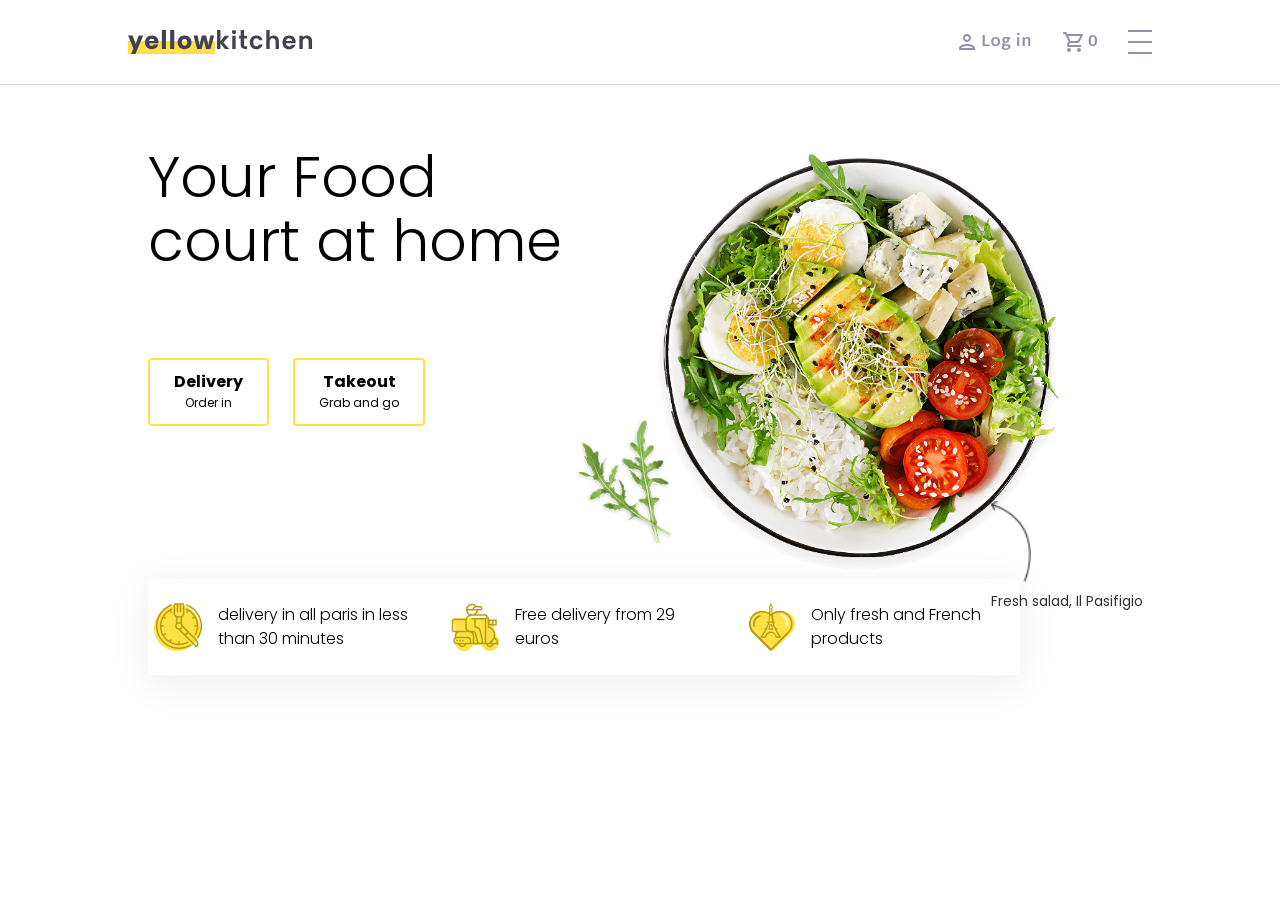
==== index.html @ 3a6ac560 "kod yangilash" ====
<!DOCTYPE html>
<html lang="en">
<head>
    <meta charset="UTF-8">
    <meta name="viewport" content="width=device-width, initial-scale=1.0">
    <title>Document</title>
    <link rel="stylesheet" href="./css/style.css">
    <link rel="preconnect" href="https://fonts.googleapis.com">
    <link rel="preconnect" href="https://fonts.gstatic.com" crossorigin>
    <link href="https://fonts.googleapis.com/css2?family=Poppins:ital,wght@0,100;0,200;0,300;0,400;0,500;0,600;0,700;0,800;0,900;1,100;1,200;1,300;1,400;1,500;1,600;1,700;1,800;1,900&display=swap" rel="stylesheet">
</head>
<body>
    <header class="header">
     <nav>
        <div class="container">
            <img src="./images/Logo.svg" alt="logo" class="nav_logo">
            <div class="nav_box">
                <img src="./images/log-in.svg" alt="logn" class="nav_logn">
                <img src="./images/cart.svg" alt="cart" class="nav_cart">
                <img src="./images/burger.svg" alt="menu" class="nav_burger" id="nav_burger">
            </div>
        </container>
     </nav>
    </header>
  <main>
     <div class="hero">
        <div class="container">
        <div class="hero-info">
            <div class="hero-card">
           <div class="hero-left">
            <h1 class="hero-title">Your Food court at home</h1>
            <div class="hero-btns">
                <button class="hero-btn">Delivery <br> <span class="hero-span">Order in</span> </button>
                <button class="hero-btn">Takeout  <br> <span class="hero-span">Grab and go</span> </button>
                
            </div>
           </div>
           <div class="hero-right">
           <img class="hero-taom" src="./images/hero_taom.png" alt="rasm  ">
            <span class="hero-spans">
                <img class="hero-flower" src="./images/hero_flower.png" alt="rasm">
                <span class="right-span"><img class="hero-arrow" src="./images/hero_arrow.png" alt="rasm"> <br> Fresh salad, Il Pasifigio</span>
            </span>
           </div>
          </div>
          <ul class="hero-list">
            <li class="hero-item">
                <img src="./images/hero_list1.png" alt="rasm">
                <p class="hero-text">delivery in all paris in less than 30 minutes</p>
            </li>
            <li class="hero-item">
                <img src="./images/hero_list2.png" alt="rasm">
                <p class="hero-text">Free delivery from 29 euros</p>
            </li>
            <li class="hero-item">
                <img src="./images/hero_list3.png" alt="rasm">
                <p class="hero-text">Only fresh and French products</p>
            </li>
            
          </ul>
     </div>
    </div>
    </div>
  </main>
    


    <script src="./main.js"></script>
</body>
</html>
---- css/style.css ----
*{
    padding: 0;
    margin: 0;
    box-sizing: border-box;
    text-decoration: none;
    list-style: none;
     font-family: "Poppins", sans-serif;
}

.container{
    width: 80%;
    max-width: 1200px;
    margin: 0 auto;
    padding: 0 20px;
}

nav{
    width: 100%;
     border-bottom: 1px solid #D4D7E5;
}

nav .container{
    display: flex;
    align-items: center;
    justify-content: space-between;
    padding: 30px 0;
   
}

.nav_box{
    display: flex;
    align-items: center;
    gap: 30px;
}


.hero-info{
    padding: 60px 0;
}
.hero-card{
  display: flex;
  align-items: start;
  justify-content: space-between;
}
.hero-left{
    max-width: 45%;
    flex: 1;
}
.hero-title{
    max-width: 534px;
    font-weight: 300;
    font-size: 58px;
    line-height: 64px;
    letter-spacing: 5%;
    margin-bottom: 85px;
}
.hero-btns{
    display: flex;
    align-items: center;
    gap: 24px;
}
.hero-btn{
    max-height: 150px;
   display: inline-block;
    text-align: center;
    padding: 12px 24px;
    border: 2px solid #FFE145;
    border-radius: 4px;
    font-weight: 700;
    font-size: 16px;
    line-height: 20px;
    letter-spacing: 0.5%;
    background: none;
    transition: all 0.3s ease-in-out;
    &:hover{
        transform: scale(0.9);
        background: #FFE145;
        color: #fff;
    }
}
.hero-span{
    font-weight: 400;
    font-size: 12px;
    line-height: 16px;
}
.hero-right{
    max-width: 55%;
    flex: 1;
    position: relative;
}
.hero-taom{
   margin: 0 auto;
    width: 80%; 
    display: block;
}
.hero-flower{
    position: absolute;
    top: 60%;
    left: -6%;
    z-index: 1;
    width: 150px;
}

.right-span {
     position: absolute;
    bottom: -8%;
    right: -2%;
    z-index: 2;
    color: #313030;
    font-weight: 400;
    font-size: 14px;
    line-height: 24px; 
}
.hero-arrow{
    width: 40px;
}
.hero-list{
    max-width: 872px;
    box-shadow: 0px 8px 40px 0px #00000014;
    background: #FFFFFF;
    padding: 24px 6px;
    display: grid;
    grid-template-columns: repeat(3, 1fr);
    gap: 30px;
}
.hero-item{
    max-width: 100%;
    display: flex;
    align-items: center;
    gap: 16px;
}
.hero-text{
    font-weight: 300;
    font-size: 16px;
    line-height: 24px;
    letter-spacing: 0.5%;
}

@media (max-width: 992px) {
    .hero-card {
        flex-direction: column-reverse;
        align-items: center;
        text-align: center;
    }
    .hero-left, .hero-right {
        max-width: 100%;
        width: 100%;
    }
    .hero-right{
        margin-bottom: 40px;
    }
    .hero-title {
        margin: 0 auto 30px auto;
        font-size: 35px;
        line-height: 45px;
    }
    .hero-btns{
        margin-bottom: 30px;
    }
    .hero-list {
        grid-template-columns: 1fr;
        padding: 20px;
    }
}

@media (max-width: 767px) {
    .hero-list {
        grid-template-columns: 1fr; 
        gap: 15px;
    }
    .hero-taom {
        width: 80%; 
    }
}

@media (max-width: 576px) {
    .hero-info{
        padding: 20px 0;
    }
    .hero-title {
        font-size: 28px;
        line-height: 35px;
        margin-bottom: 20px;
    }
    .hero-flower{
        width: 80px;
    }
    .hero-arrow{
        width: 19px;
    }
    .right-span {
        font-size: 10px;
         right: -6%;
    }
     .hero-btns {
        gap: 15px;
        width: 100%;
        display: flex;
        align-items: center;
        margin-bottom: 30px;
    }
    .hero-btn {
        width: 50%;
        padding: 10px 15px;
        font-size: 14px;
    }
    .hero-text{
        font-size: 13px;
        line-height: 17px;
    }
}
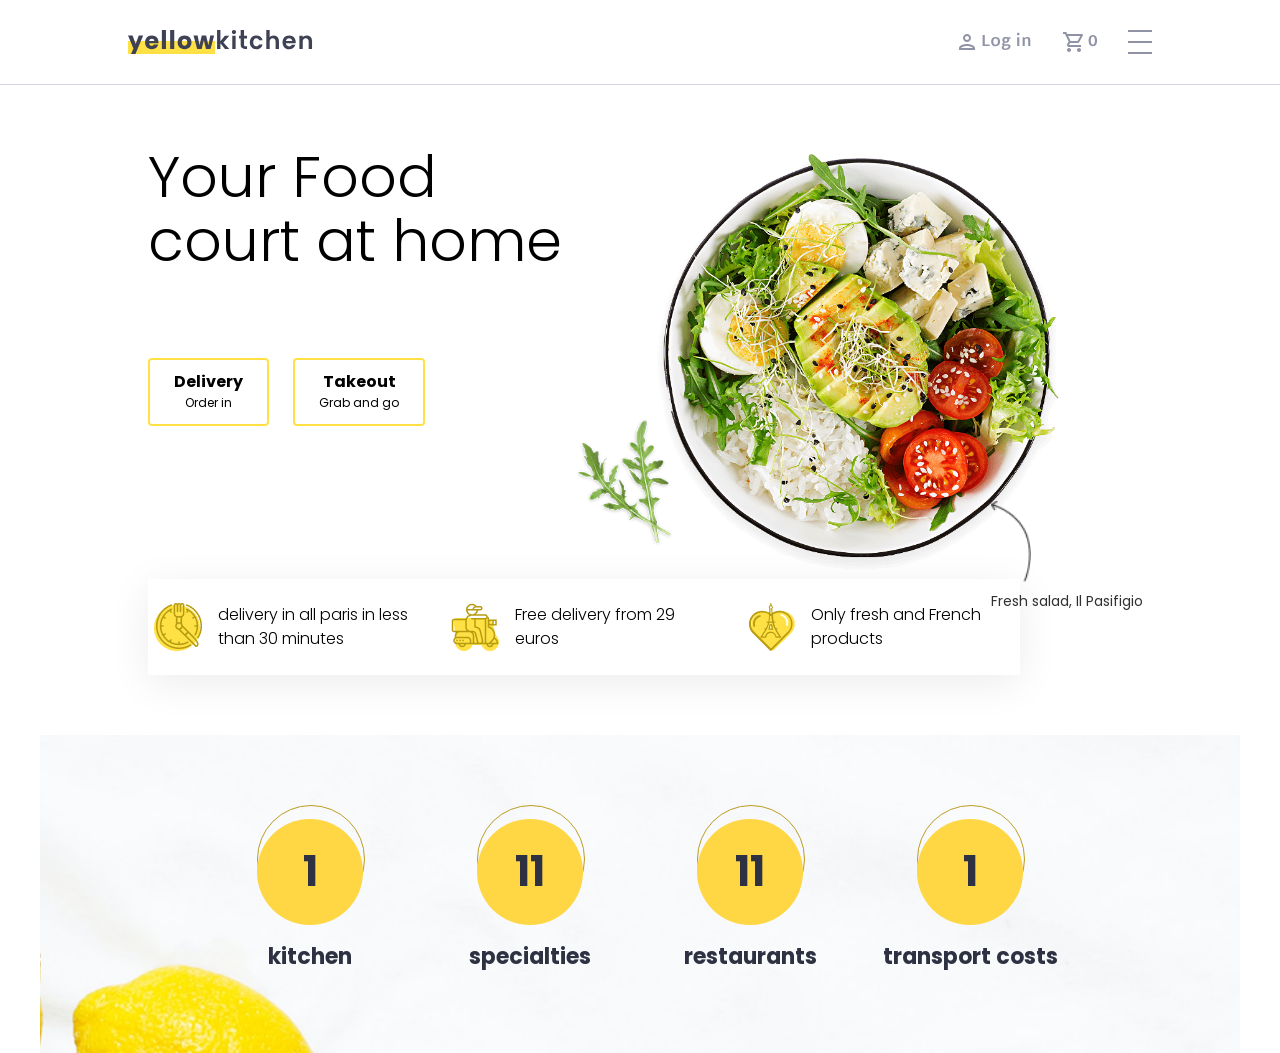
==== commit 43470671: "farhod men ozzmni bolimni tugatdim" ====
--- a/index.html
+++ b/index.html
@@ -17,7 +17,8 @@
             <div class="nav_box">
                 <img src="./images/log-in.svg" alt="logn" class="nav_logn">
                 <img src="./images/cart.svg" alt="cart" class="nav_cart">
-                <img src="./images/burger.svg" alt="menu" class="nav_burger" id="nav_burger">
+                <img src="./images/burger.svg" alt="menu" class="nav_burger" id="nav_burger" onclick="openMenu()">
+                <img src="./images/exit.svg" alt="exit" id="nav_exit" onclick="exitMenu()">
             </div>
         </container>
      </nav>
@@ -61,9 +62,74 @@
      </div>
     </div>
     </div>
+    <section class="section_theare">
+        <div class="container">
+
+            <div class="section_theare_cards">
+                <div class="card">
+                    <ul>
+                        <span>
+                            <p>1</p>
+                        </span>
+                    </ul>
+                    <h1>kitchen</h1>
+                </div>
+                <div class="card">
+                    <ul>
+                        <span>
+                            <p>11</p>
+                        </span>
+                    </ul>
+                    <h1>specialties</h1>
+                </div>
+                <div class="card">
+                    <ul>
+                        <span>
+                            <p>11</p>
+                        </span>
+                    </ul>
+                    <h1>restaurants</h1>
+                </div>
+                <div class="card">
+                    <ul>
+                        <span>
+                            <p>1</p>
+                        </span>
+                    </ul>
+                    <h1>transport costs</h1>
+                </div>
+            </div>
+        </div>
+        </section>
+
+
+
+
+     
   </main>
-    
 
+
+ 
+    <div class="nav_menu" id="nav_menu">
+        <a class="nav_menu_box" href="#"><img class="tel_svg" src="./images/tel.svg" alt="">0800 111 126</a>
+        <h6>8:00 - 22:00</h6>
+        <div class="nav_menu_list">
+            <a href="" class="nav_menu_item">Delivery info</a>
+            <a href="" class="nav_menu_item">About us</a>
+            <a href="" class="nav_menu_item">Restaurants</a>
+            <a href="" class="nav_menu_item">Specialities</a>
+        </div>
+
+        <select name="" id="" class="nav_menu_select">
+            <option value="en">English</option>
+            <option value="uz">Uzbek</option>
+            <option value="ru">Russian</option>
+        </select>
+
+           <img src="./images/log-in.svg" alt="logn" class="nav_menu_logn">
+                <img src="./images/cart.svg" alt="cart" class="nav_menu_cart">
+  </div>
+ 
 
     <script src="./main.js"></script>
 </body>
--- a/css/style.css
+++ b/css/style.css
@@ -33,6 +33,83 @@
     gap: 30px;
 }
 
+#nav_exit{
+    display: none;
+}
+
+.nav_menu{
+    position: fixed;
+    width: 300px;
+    height: 100vh;
+    background-color: #f8f8f87c;
+    top: 0;
+    right: 0;
+    z-index: 10;
+    margin-top: 84px;
+    backdrop-filter: blur(10px);
+    border-left: #D4D7E5 solid 2px;
+    padding: 30px;
+    gap: 20px;
+    display: none;
+}
+
+.nav_menu_box{
+    display: flex;
+    align-items: center;
+    gap: 30px;
+    color: #9093A6;
+}
+
+.tel_svg{
+    height: 30px;
+}
+
+.nav_menu h6{
+    color: #9093A6;
+    margin-top: 10px;
+    margin-left: 40px;
+}
+
+.nav_menu_list{
+    display: flex;
+    flex-direction: column;
+    margin: 50px 0;
+}
+
+.nav_menu_item{
+    padding: 20px;
+    color: #9093A6;
+    border-top: 1px solid #F2F4FA;
+    border-bottom: 1px solid #F2F4FA;
+    border-radius: 10px;
+    transition: all 0.3s;
+}
+
+.nav_menu_item:hover{
+    color: white;
+    background-color: #c4d0f5;
+}
+
+.nav_menu_select{
+    width: 70px;
+    height: 28px;
+    border: solid 1px #9093A6;
+     color: #9093A6;
+    padding: 5px;
+    text-align: center;
+    margin-left: 50%;
+    border-radius: 4px;
+}
+
+.nav_menu_select option{
+        color: #9093A6;
+    font-size: 700;
+}
+
+.nav_menu_logn, .nav_menu_cart{
+    margin: 30px;
+    display: none;
+}
 
 .hero-info{
     padding: 60px 0;
@@ -135,6 +212,140 @@
     line-height: 24px;
     letter-spacing: 0.5%;
 }
+.section_theare {
+    width: 100%;
+    max-width: 1200px;
+    margin: 0 auto;
+  padding: 80px 0;
+  background-image:url(../images/bg.png) ;
+  background-size: cover;
+  background-position: center;
+  font-family: 'Poppins', sans-serif;
+}
+
+.section_theare .container {
+  max-width: 1200px;
+  margin: 0 auto;
+  padding: 0 15px;
+}
+
+.section_theare_cards {
+  display: flex;
+  justify-content: center;
+  align-items: flex-start;
+  gap: 40px;
+  flex-wrap: wrap; 
+}
+
+.section_theare .card {
+  display: flex;
+  flex-direction: column;
+  align-items: center;
+  width: 180px;
+  text-align: center;
+}
+
+.section_theare .card ul {
+  list-style: none;
+  padding: 0;
+  margin: 0 0 15px 0;
+  position: relative;
+  width: 110px;
+  height: 110px;
+}
+
+.section_theare .card ul::before {
+  content: '';
+  position: absolute;
+  top: -10px; 
+  left: 2px;
+  width: 106px;
+  height: 106px;
+  border: 1px solid #bc9c22; 
+  border-radius: 50%;
+  z-index: 1;
+}
+
+.section_theare .card ul span {
+  position: absolute;
+  bottom: 0;
+  left: 2px;
+  display: flex;
+  align-items: center;
+  justify-content: center;
+  width: 106px;
+  height: 106px;
+  background-color: #ffd643;
+  border-radius: 50%;
+  z-index: 2; 
+}
+
+.section_theare .card ul span p {
+  margin: 0;
+  font-size: 42px;
+  font-weight: 700;
+  color: #2d3142; 
+}
+
+.section_theare .card h1 {
+  font-size: 22px;
+  color: #2d3142;
+  font-weight: 700;
+  margin: 0;
+  white-space: nowrap; 
+}
+
+
+
+@media (max-width: 992px) {
+  .section_theare {
+    padding: 60px 0;
+  }
+  .section_theare_cards {
+    gap: 30px; 
+  }
+}
+
+@media (max-width: 768px) {
+  .section_theare .card {
+    width: 150px; 
+  }
+  
+  .section_theare .card ul {
+    width: 90px;
+    height: 90px;
+  }
+
+  .section_theare .card ul::before {
+    width: 86px;
+    height: 86px;
+    top: -8px;
+  }
+
+  .section_theare .card ul span {
+    width: 86px;
+    height: 86px;
+  }
+
+  .section_theare .card ul span p {
+    font-size: 32px;
+  }
+
+  .section_theare .card h1 {
+    font-size: 18px;
+  }
+}
+
+@media (max-width: 480px) {
+  .section_theare {
+    padding: 40px 0;
+  }
+  .section_theare_cards {
+    flex-direction: column; 
+    align-items: center;
+    gap: 35px;
+  }
+}
 
 @media (max-width: 992px) {
     .hero-card {
@@ -174,6 +385,15 @@
 }
 
 @media (max-width: 576px) {
+   
+    .nav_menu_logn, .nav_menu_cart{
+        display: block;
+    }
+
+    .nav_logn, .nav_cart{
+        display: none;
+    }
+
     .hero-info{
         padding: 20px 0;
     }
@@ -208,4 +428,4 @@
         font-size: 13px;
         line-height: 17px;
     }
-}+}
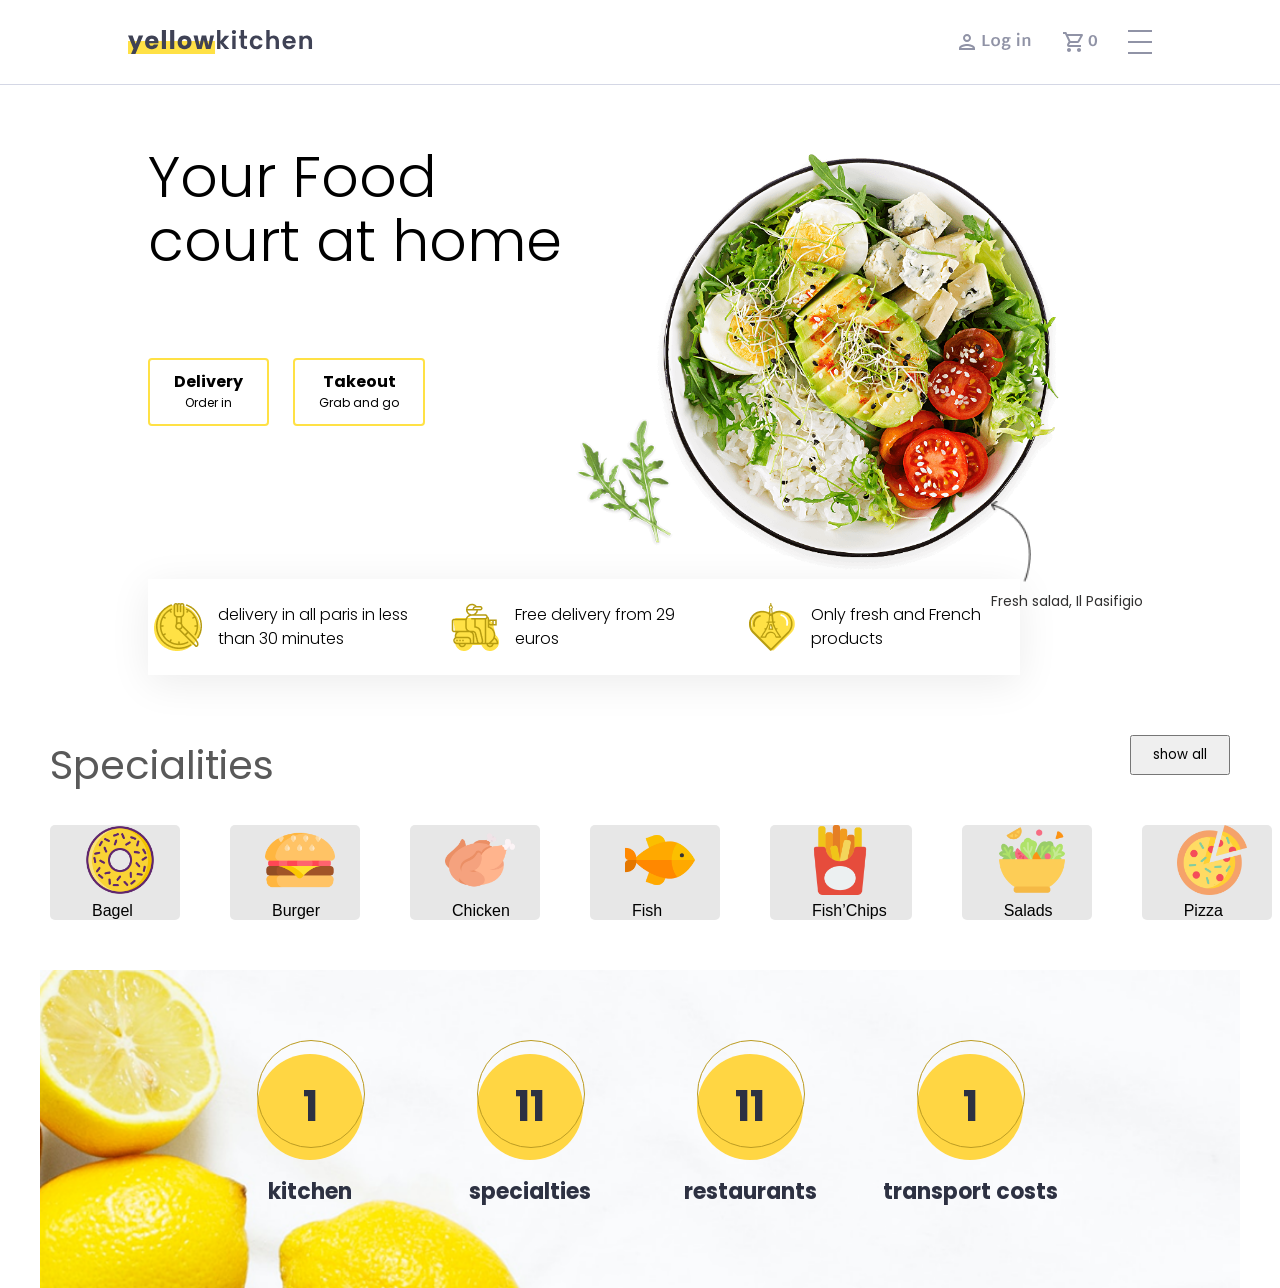
==== commit 76683bb6: "specialities" ====
--- a/index.html
+++ b/index.html
@@ -62,6 +62,69 @@
      </div>
     </div>
     </div>
+
+     <!-- Specialities part of project -->
+
+    <div class="specialities">
+        <p class="f-specialities">Specialities</p>
+        <button class="btn-showall">show all</button>
+    </div>
+
+    <div class="menu">
+        <div class="first-menu">
+            <div class="menu-fonts">
+                <img class="img-bagel" src="./images/bagel.png" alt="">
+                <p class="f-bagel">Bagel</p>
+            </div>
+        </div>
+             <div class="first-menu">
+             <div class="menu-fonts">
+                <img class="img-bagel" src="./images/cheeseburger.png" alt="">
+                <p class="f-bagel">Burger</p>
+            </div>
+            </div>
+         <div class="first-menu">
+            <div class="menu-fonts">
+                <img class="img-bagel" src="./images/roast-chicken.png" alt="">
+                <p class="f-bagel">Chicken</p>
+            </div>
+        </div>
+         <div class="first-menu">
+            <div class="menu-fonts">
+                <img class="img-bagel" src="./images/fish.png" alt="alt">
+                <p class="f-bagel">Fish</p>
+            </div>
+        </div>
+        <div class="first-menu">
+            <div class="menu-fonts">
+                <img class="img-bagel" src="./images/fries.png" alt="alt">
+                <p class="f-bagel">Fish’Chips</p>
+            </div>
+        </div>
+          <div class="first-menu">
+            <div class="menu-fonts">
+                <img class="img-bagel" src="./images/salad.png" alt="alt">
+                <p class="f-bagel">Salads</p>
+            </div>
+        </div>
+          <div class="first-menu">
+            <div class="menu-fonts">
+                <img class="img-bagel" src="./images/pizza.png" alt="alt">
+                <p class="f-bagel">Pizza</p>
+            </div>
+        </div>
+          <div class="first-menu">
+            <div class="menu-fonts">
+                <img class="img-bagel" src="./images/farfalle.png" alt="alt">
+                <p class="f-bagel">Pasta</p>
+            </div>
+        </div>
+        
+    </div>
+
+
+
+
     <section class="section_theare">
         <div class="container">
 
--- a/css/style.css
+++ b/css/style.css
@@ -219,7 +219,6 @@
   padding: 80px 0;
   background-image:url(../images/bg.png) ;
   background-size: cover;
-  background-position: center;
   font-family: 'Poppins', sans-serif;
 }
 
@@ -243,6 +242,7 @@
   align-items: center;
   width: 180px;
   text-align: center;
+  z-index: 0;
 }
 
 .section_theare .card ul {
@@ -277,7 +277,7 @@
   height: 106px;
   background-color: #ffd643;
   border-radius: 50%;
-  z-index: 2; 
+  z-index: 0; 
 }
 
 .section_theare .card ul span p {
@@ -297,6 +297,7 @@
 
 
 
+
 @media (max-width: 992px) {
   .section_theare {
     padding: 60px 0;
@@ -429,3 +430,61 @@
         line-height: 17px;
     }
 }
+.specialities{
+    display: flex;
+    justify-content: space-between;
+}
+.f-specialities{
+    margin-left: 50px;
+    font-size: 40px;
+    color: rgb(89, 89, 89);
+}
+.btn-showall{
+    height: 40px;
+    width: 100px;
+    margin-right: 50px;
+    color: black;
+}
+.btn-showall:hover{
+    background-color: rgb(233, 233, 0);
+    color: white;
+    border: none;
+    border-radius: 5px;
+}
+.img-bagel{
+    width: 70px;
+    margin-bottom: 0;
+    margin-left: 35px;
+}   
+.f-bagel{
+    font-weight: lighter;
+    margin-left: 42px;  
+    margin-top: 0;
+}
+.menu{
+    display: flex;
+    margin-top: 30px;
+    justify-content: space-around;
+    margin-right: 20px;
+    margin-bottom: 50px;
+    animation: slide 10s linear infinite;
+}
+@keyframes slide {
+  from {
+    transform: translateX(0);
+  }
+  to {
+    transform: translateX(-100%);
+  }
+}   
+.first-menu{
+    display: flex;
+    flex-direction: column;
+    margin-left: 50px;
+    background-color: rgb(231, 231, 231);
+    border-radius: 5px;
+}
+.menu-fonts{
+    margin-top: 0px;
+    margin-right: 25px;
+}
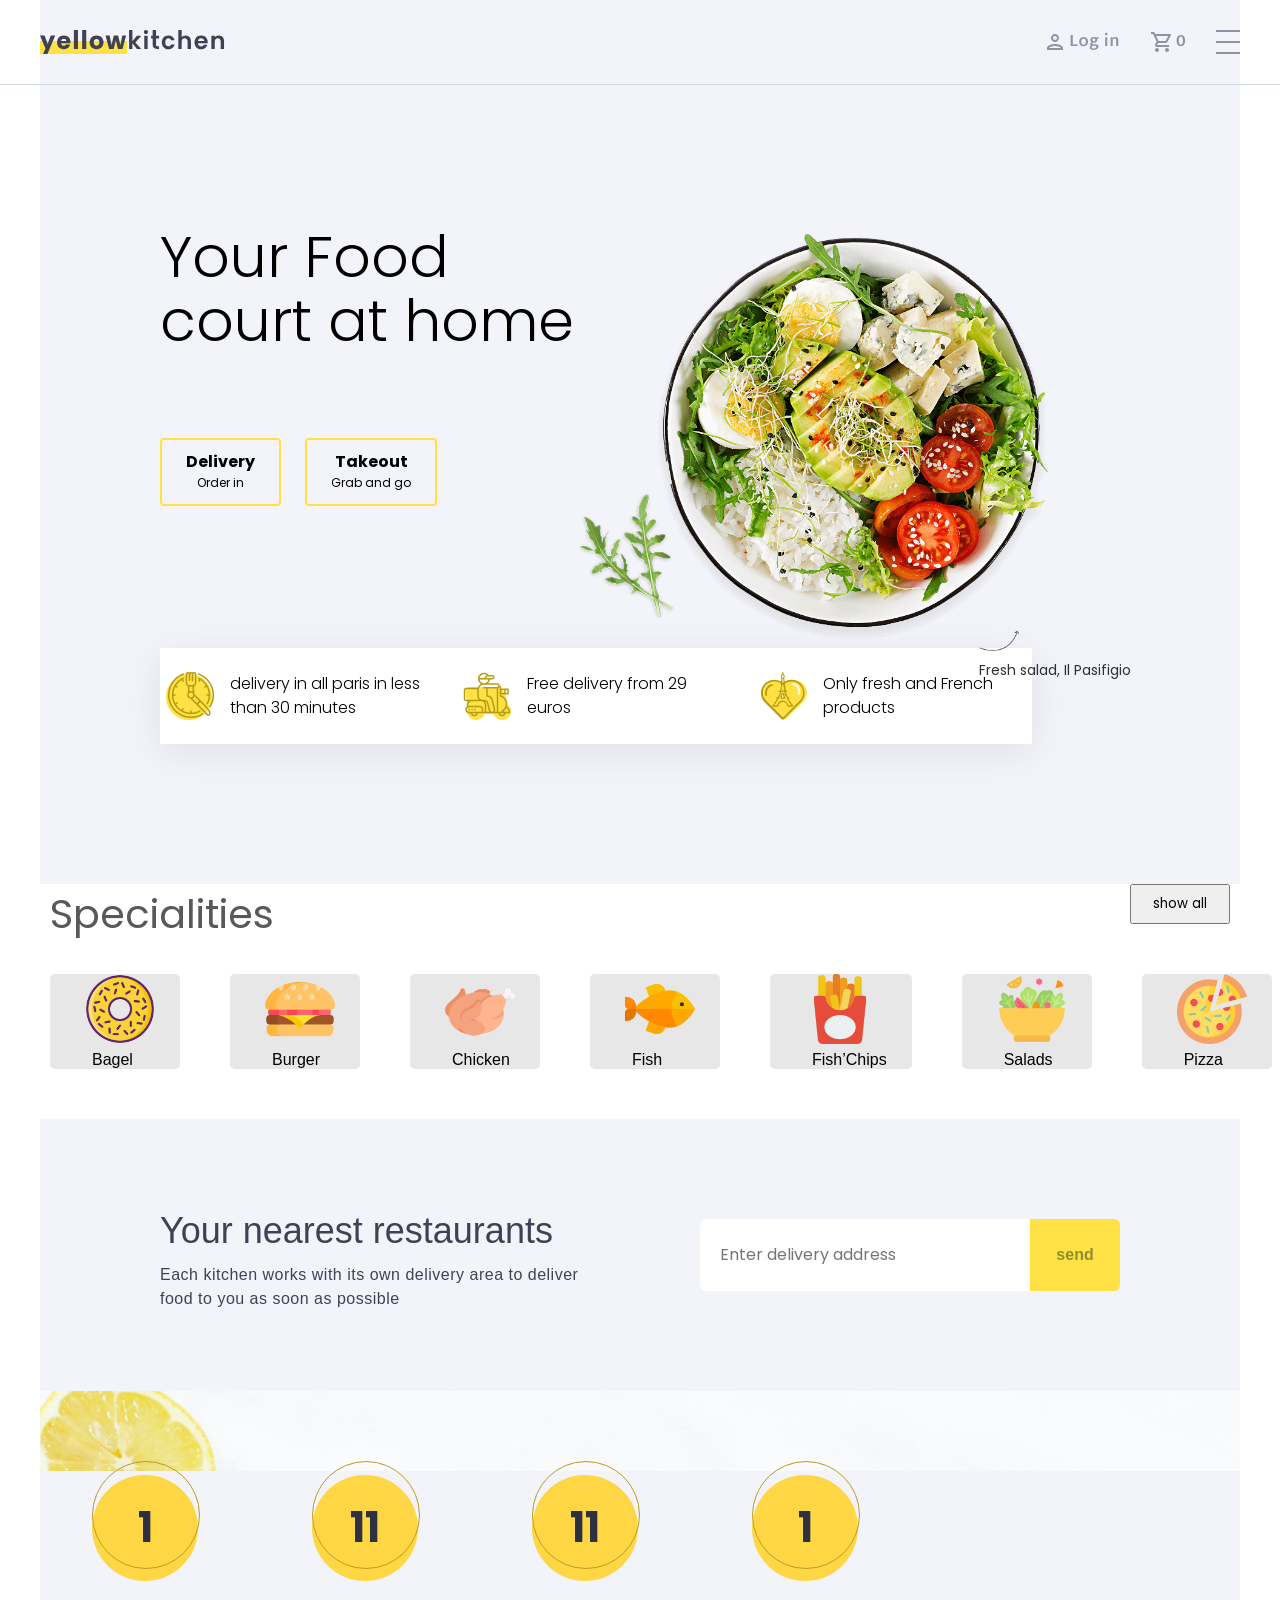
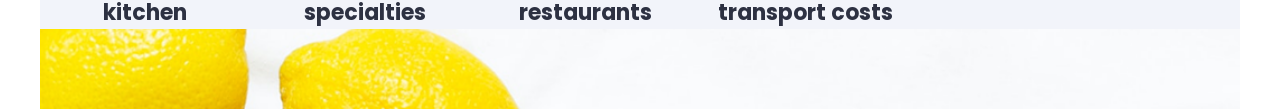
==== commit 26f73a35: "yangilanishlar" ====
--- a/index.html
+++ b/index.html
@@ -121,7 +121,33 @@
         </div>
         
     </div>
-
+             
+
+                 
+            <div class="section">
+            <div class="container">
+                      <div class="nearest_left">
+                <h3>Your nearest restaurants</h3>
+                <p>
+                      Each kitchen works with its own delivery area
+                     to deliver food to you as soon as possible
+                  </p>
+          </div>
+
+             <form class="nearest_form">
+               <input 
+                type="text"
+                placeholder="Enter delivery address"
+               >
+                  <button>send</button>
+             </form>
+            </div>
+           </div>
+               
+
+
+
+                
 
 
 
--- a/css/style.css
+++ b/css/style.css
@@ -294,7 +294,17 @@
   margin: 0;
   white-space: nowrap; 
 }
-
+.location{
+        width: 80%;
+        margin: 0 auto;
+        padding: 50px 20px;
+}
+.location img{
+    width: 1260px;
+        height: 500px;
+        top: 2401px;
+        left: 91px;
+}
 
 
 
@@ -487,4 +497,111 @@
 .menu-fonts{
     margin-top: 0px;
     margin-right: 25px;
+}
+
+
+
+
+
+
+
+
+.container {
+  width: 100%;
+  max-width: 1200px;
+  margin: 0 auto;
+  padding: 0 40px;
+ display: flex;
+ justify-content: space-between;
+ align-items: center;
+ padding: 80px 120px;
+ background: #F2F4FA;
+}
+
+.nearest_left h3{
+  width: 509px;
+height: 64px;
+top: 80px;
+left: 172px;
+opacity: 1;
+font-family: sans-serif;
+font-weight: 300;
+font-size: 36px;
+line-height: 64px;
+letter-spacing: 8%;
+vertical-align: middle;
+color: #3F4255;
+}
+
+.nearest_left p{
+ width: 424px;
+height: 48px;
+top: 168px;
+left: 172px;
+opacity: 1;
+font-family: sans-serif;
+font-weight: 400;
+font-size: 16px;
+line-height: 24px;
+letter-spacing: 0.5px;
+vertical-align: middle;
+color: #3F4255;
+}
+
+.nearest_form{
+    display: flex;
+    align-items: center;
+}
+
+.nearest_form input{
+    width: 330px;
+    height: 72px;
+    border: none;
+    outline: none;
+    padding: 0 20px;
+    background: #FFFFFF;
+    border-radius: 6px 0 0 6px;
+    font-size: 16px;
+}
+
+.nearest_form button{
+    width: 90px;
+    height: 72px;
+    border: none;
+    background: #FFE145;
+    color:rgb(142, 142, 43);
+    font-size: 16px;
+    font-weight: 600;
+    border-radius: 0 6px 6px 0;
+    transition: 0.3s;
+}
+
+.nearest_form button:hover{
+    transform: scale(1.03);
+}
+
+@media (max-width:768px){
+
+    .container{
+        flex-direction: column;
+        gap: 30px;
+        padding: 40px 20px;
+        text-align: center;
+    }
+
+    .nearest_left h3{
+        font-size: 32px;
+    }
+
+    .nearest_form{
+        width: 100%;
+        flex-direction: column;
+        gap: 10px;
+    }
+
+    .nearest_form input,
+    .nearest_form button{
+        width: 100%;
+        border-radius: 6px;
+    }
 }
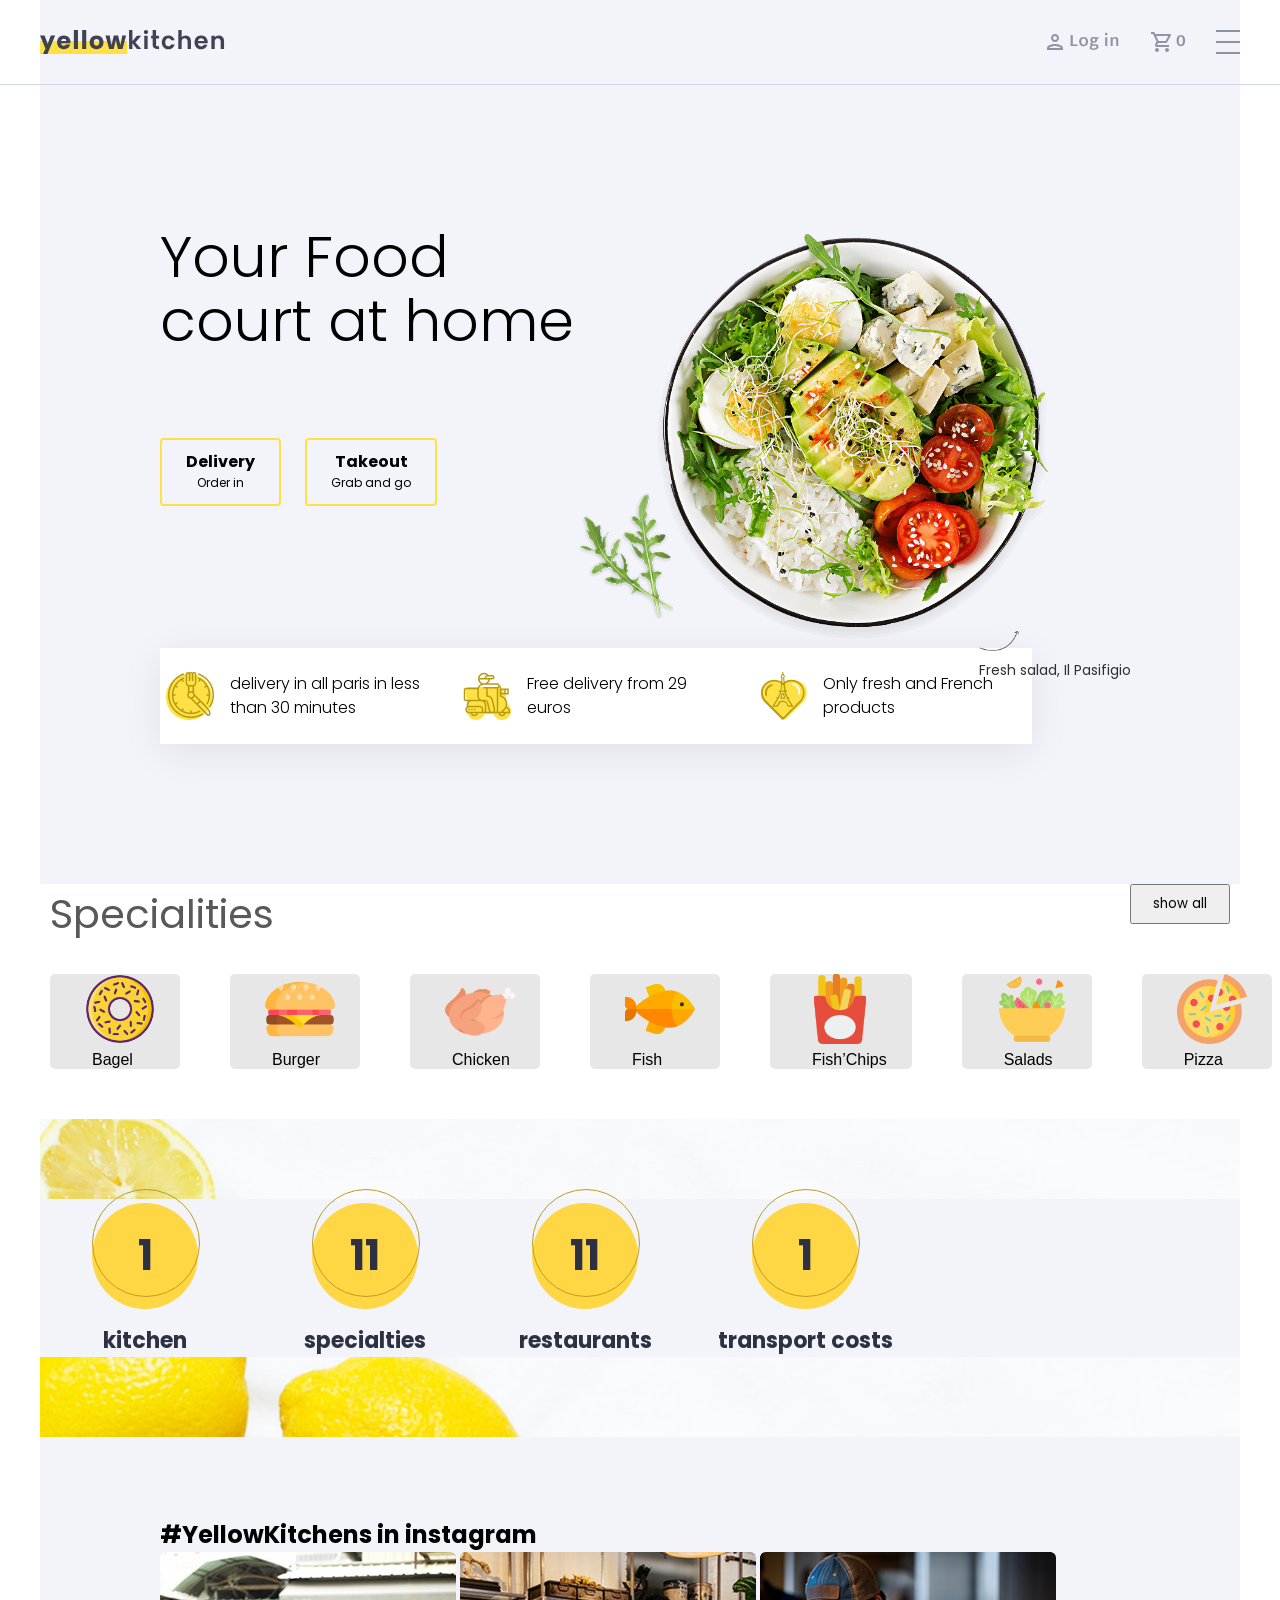
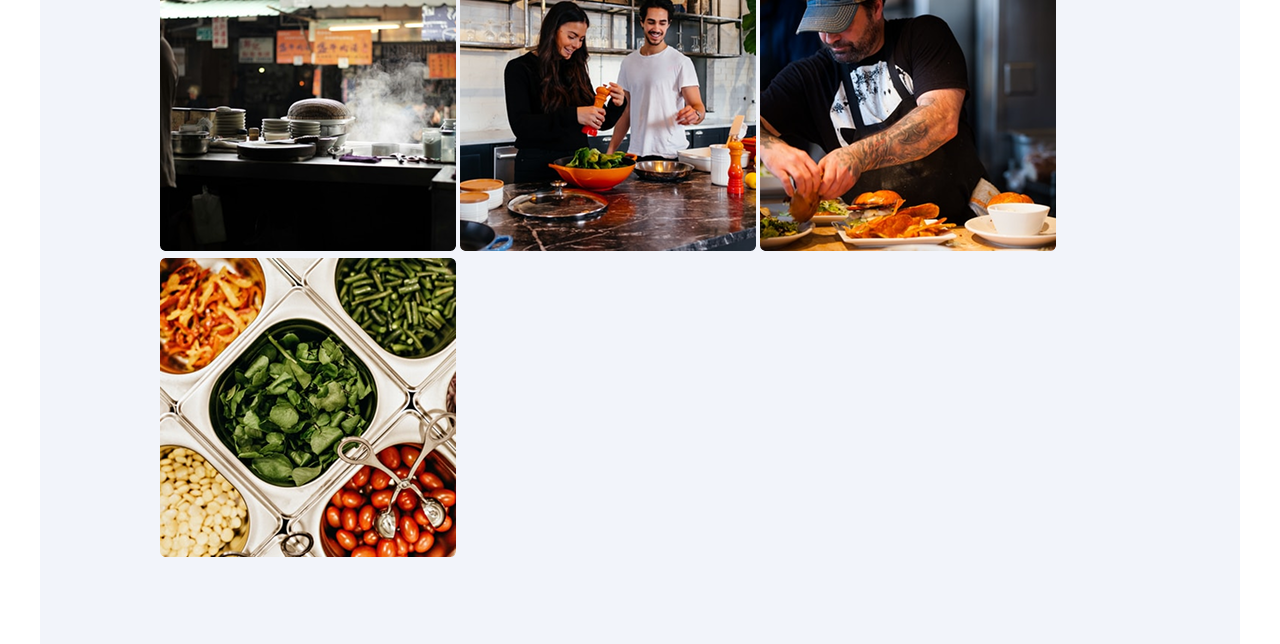
==== commit e37bab5e: "rasmlar" ====
--- a/index.html
+++ b/index.html
@@ -121,33 +121,7 @@
         </div>
         
     </div>
-             
-
-                 
-            <div class="section">
-            <div class="container">
-                      <div class="nearest_left">
-                <h3>Your nearest restaurants</h3>
-                <p>
-                      Each kitchen works with its own delivery area
-                     to deliver food to you as soon as possible
-                  </p>
-          </div>
-
-             <form class="nearest_form">
-               <input 
-                type="text"
-                placeholder="Enter delivery address"
-               >
-                  <button>send</button>
-             </form>
-            </div>
-           </div>
-               
-
-
-
-                
+
 
 
 
@@ -191,6 +165,21 @@
         </div>
         </section>
 
+
+
+        <section class="section-songi-qism">
+            <div class="container">
+                <div class="section-container">
+                    <h2>#YellowKitchens <span> in instagram</span></h2>
+                    <div class="rasmlar">
+                        <img src="./images/kuxniya.png" alt="">
+                        <img src="./images/oshpazlar.png" alt="">
+                        <img src="./images/tayorlov.png" alt="">
+                        <img src="./images/taomlar.png" alt="">
+                    </div>
+                </div>
+            </div>
+        </section>
 
 
 
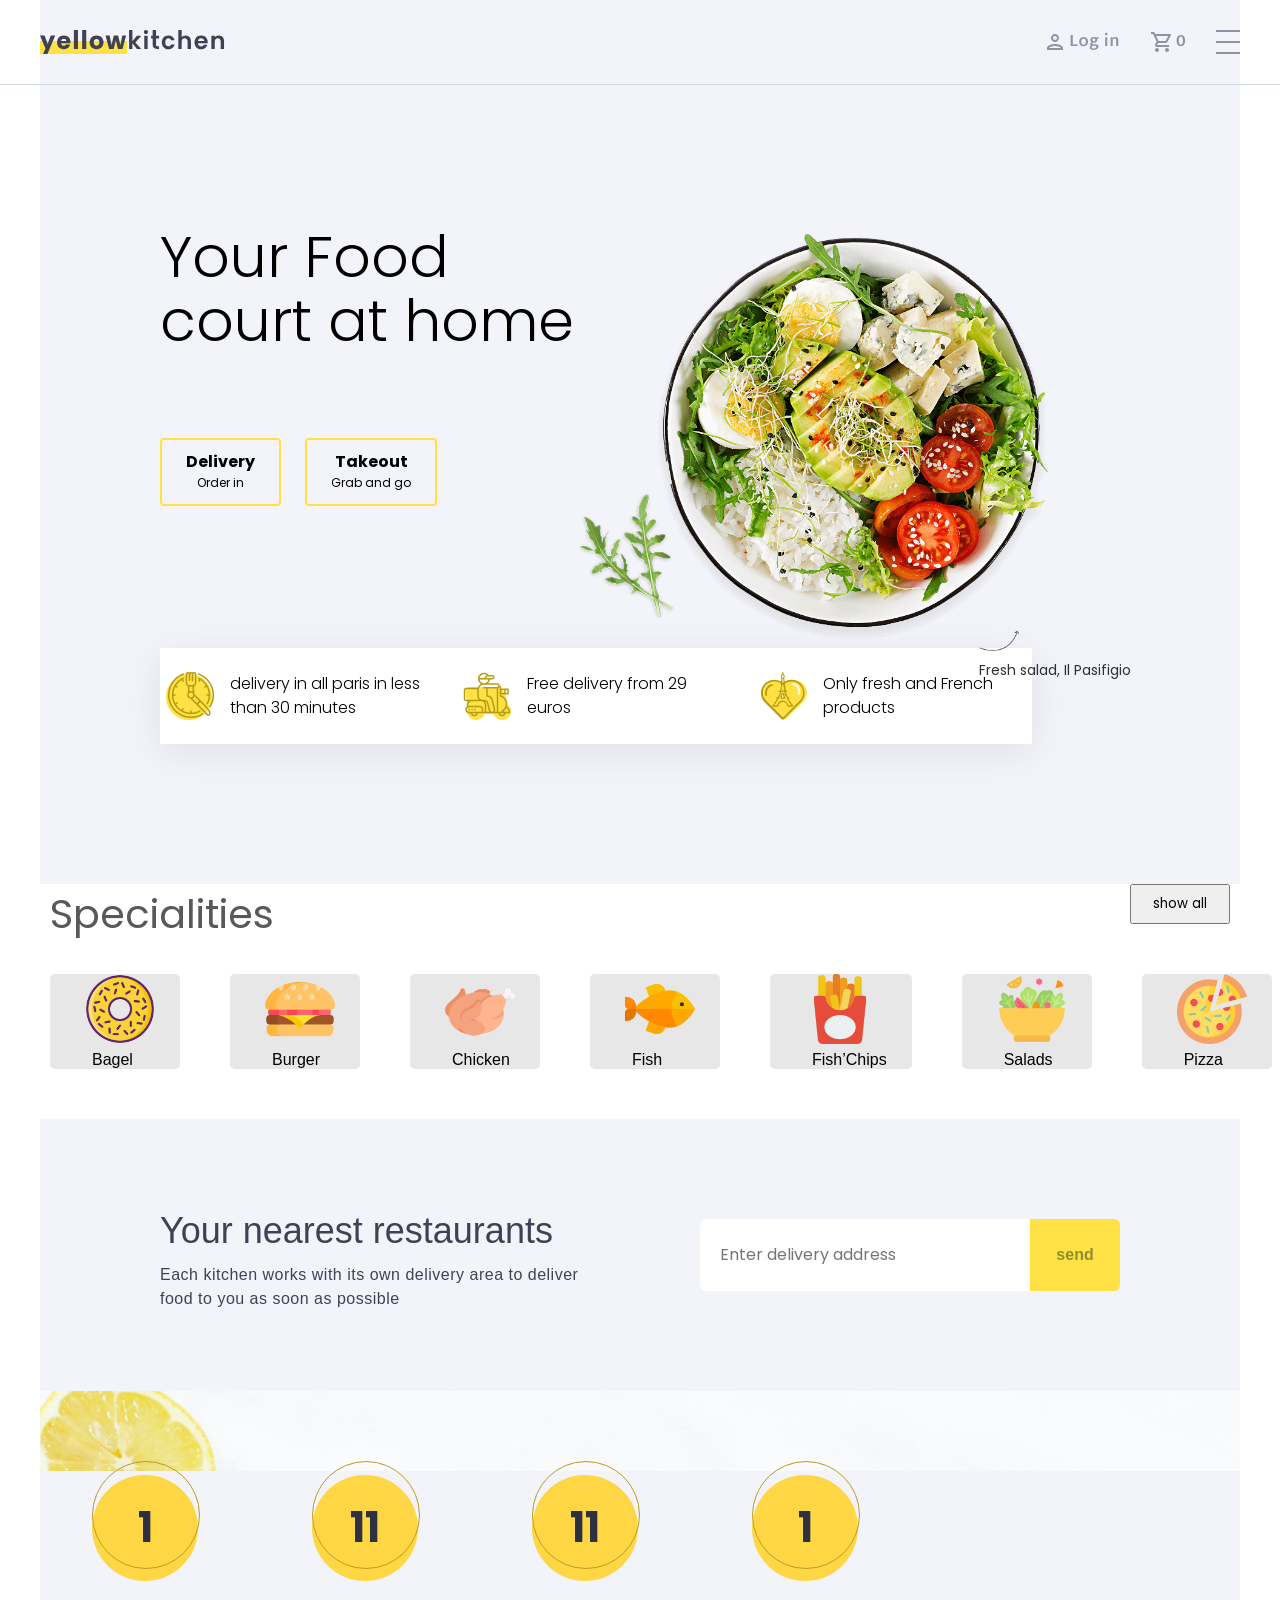
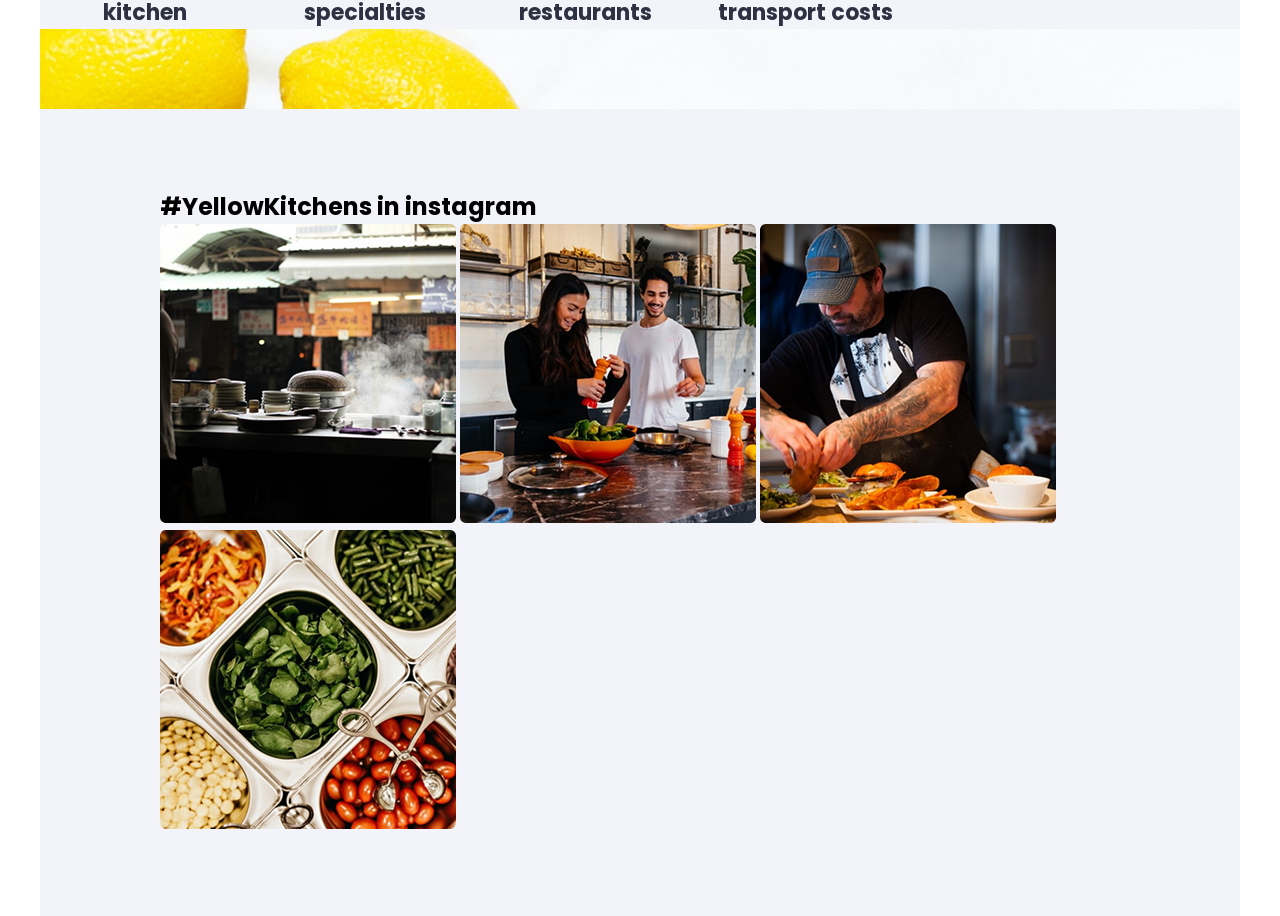
==== commit c18c7efc: "rasmlar" ====
--- a/index.html
+++ b/index.html
@@ -121,7 +121,33 @@
         </div>
         
     </div>
-
+             
+
+                 
+            <div class="section">
+            <div class="container">
+                      <div class="nearest_left">
+                <h3>Your nearest restaurants</h3>
+                <p>
+                      Each kitchen works with its own delivery area
+                     to deliver food to you as soon as possible
+                  </p>
+          </div>
+
+             <form class="nearest_form">
+               <input 
+                type="text"
+                placeholder="Enter delivery address"
+               >
+                  <button>send</button>
+             </form>
+            </div>
+           </div>
+               
+
+
+
+                
 
 
 
